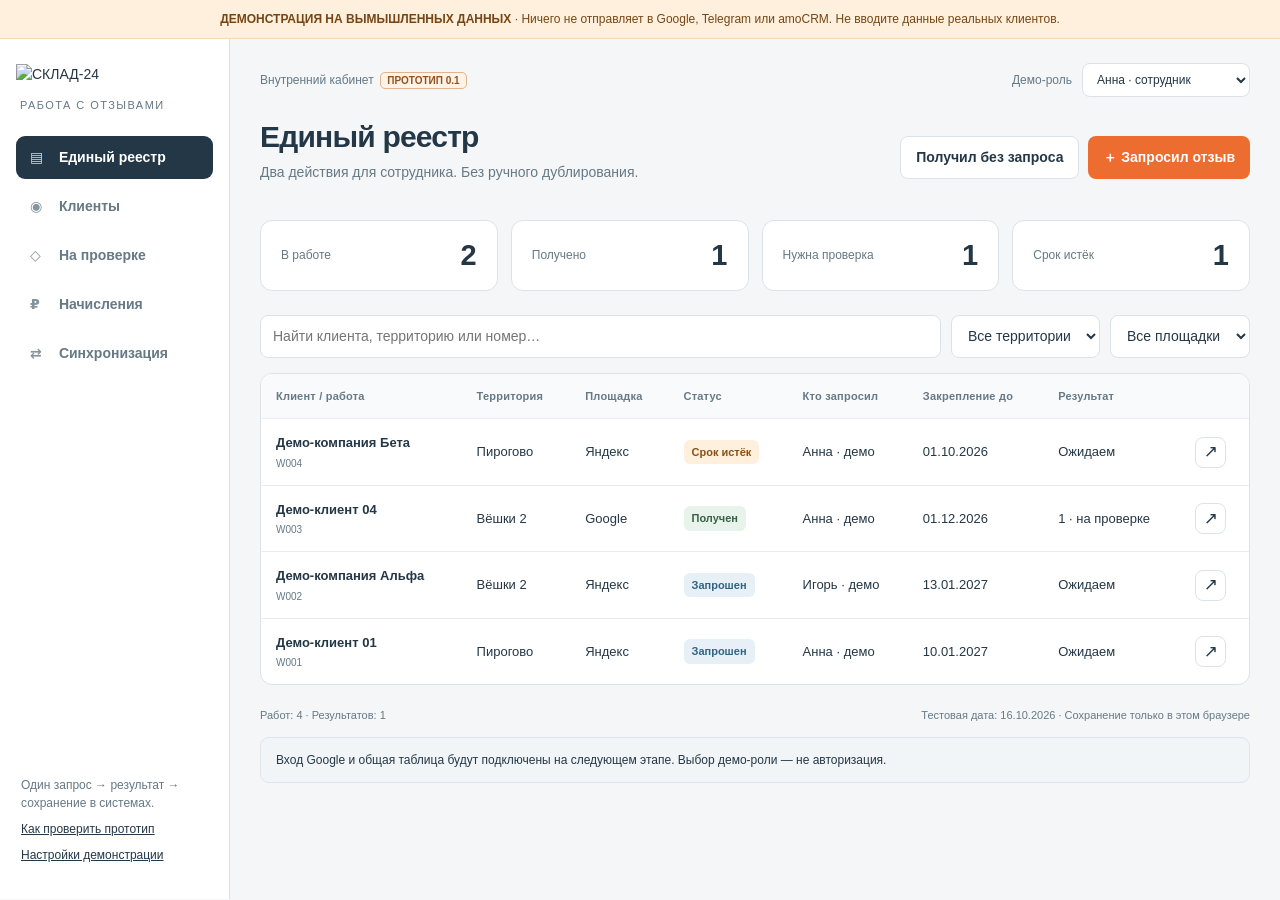
==== cabinet-demo/index.html @ 7e6f184e "Publish isolated review-work cabinet demo beside the unchanged map" ====
<!doctype html><html lang="ru"><head><meta charset="utf-8"><meta name="viewport" content="width=device-width,initial-scale=1"><meta name="robots" content="noindex,nofollow"><meta name="referrer" content="no-referrer"><meta http-equiv="Content-Security-Policy" content="default-src 'none'; script-src 'self'; style-src 'unsafe-inline'; img-src data:; connect-src 'none'; font-src 'none'; form-action 'none'; base-uri 'none'"><title>Работа с отзывами · Склад-24 · Демо</title><style>
:root{--navy:#243746;--ink:#243746;--muted:#667985;--orange:#ed6c30;--bg:#f4f6f8;--line:#dce3e8;--card:#fff}*{box-sizing:border-box}body{margin:0;font:14px/1.5 Arial,system-ui,sans-serif;color:var(--ink);background:var(--bg)}button,input,select{font:inherit}button{cursor:pointer;border:0}button:focus-visible,input:focus-visible,select:focus-visible{outline:3px solid #467d9d;outline-offset:2px}button:disabled{opacity:.5;cursor:not-allowed}.demoBanner{padding:10px 24px;background:#fff0de;color:#754614;text-align:center;font-size:12px;border-bottom:1px solid #f4d9b5}.shell{display:grid;grid-template-columns:230px minmax(0,1fr);min-height:calc(100vh - 40px)}aside.sidebar{background:#fff;border-right:1px solid var(--line);padding:25px 16px;display:flex;flex-direction:column;gap:22px}.logo{width:194px;height:auto;display:block}.sidebar .subbrand{font-size:11px;letter-spacing:.13em;text-transform:uppercase;margin:12px 4px 0;color:var(--muted)}.nav{display:grid;gap:6px}.nav button{background:transparent;color:var(--muted);text-align:left;padding:11px 14px;border-radius:9px;font-weight:600}.nav button:hover{background:#f1f4f6}.nav button.active{background:var(--navy);color:#fff}.nav .icon{display:inline-block;width:25px;opacity:.8}.sidebarBottom{margin-top:auto;font-size:12px;color:var(--muted);padding:10px 5px}.sidebarBottom button{display:block;margin-top:8px;background:none;padding:0;color:var(--ink);text-decoration:underline}main{padding:24px 30px;min-width:0}.topline{display:flex;align-items:center;justify-content:space-between;gap:16px;font-size:12px;color:var(--muted);margin-bottom:22px}.role{display:flex;gap:10px;align-items:center;flex-wrap:wrap}.role select{background:#fff;border:1px solid var(--line);padding:8px 10px;border-radius:8px;color:var(--ink)}h1{font-size:30px;line-height:1.2;letter-spacing:-.8px;margin:0 0 7px}h2{font-size:22px;line-height:1.3;margin:12px 0}h3{font-size:16px;margin:18px 0 10px}p{margin:7px 0 13px}.hero{display:flex;justify-content:space-between;align-items:center;gap:16px}.muted{color:var(--muted)}.actions{display:flex;flex-wrap:wrap;gap:9px;margin:16px 0}.primary,.secondary,.danger,.smallbtn{padding:10px 15px;min-height:40px;border-radius:8px;font-weight:700}.primary{background:var(--orange);color:#fff}.primary:hover{background:#cf5620}.secondary{background:#fff;color:var(--ink);border:1px solid var(--line)}.secondary:hover{background:#eef3f5}.danger{background:#ae3d35;color:#fff}.textbtn{background:transparent;color:#8b481f;padding:8px 0;text-align:left;font-size:12px}.smallbtn{font-size:12px;background:#eef3f5;color:var(--ink);padding:6px 10px;min-height:32px}.stats{display:grid;grid-template-columns:repeat(4,1fr);gap:13px;margin:24px 0}.stat{border:1px solid var(--line);background:#fff;border-radius:12px;display:flex;align-items:center;justify-content:space-between;padding:17px 20px;text-align:left;color:var(--ink)}.stat:hover{border-color:#b4c1ca}.stat span{font-size:12px;color:var(--muted)}.stat strong{font-size:29px;line-height:1.2}.filters{display:flex;flex-wrap:wrap;gap:10px;margin-bottom:15px}.filters input,.filters select{border:1px solid var(--line);background:#fff;color:var(--ink);padding:10px 12px;border-radius:8px;min-height:42px}.filters input{flex:1;min-width:180px}.tableScroll{overflow:auto;border:1px solid var(--line);border-radius:12px;background:#fff}table{border-collapse:collapse;width:100%;font-size:13px}th{color:var(--muted);font-size:11px;letter-spacing:.02em;background:#f8fafb;text-align:left;font-weight:700;white-space:nowrap}td,th{padding:14px 15px;border-bottom:1px solid #e9edf0}td{vertical-align:middle}tbody tr:last-child td{border-bottom:0}tbody tr:hover{background:#fafbfc}td small{display:block;color:var(--muted);font-size:10px;margin-top:3px}.rowlink{background:none;color:var(--ink);padding:0;text-align:left;white-space:nowrap;font-weight:700}.rowlink:hover{text-decoration:underline}.iconbtn{border:1px solid var(--line);border-radius:8px;background:#fff;width:31px;height:31px;font-size:17px;color:var(--ink)}.badge{display:inline-flex;white-space:nowrap;padding:4px 8px;border-radius:6px;font-size:11px;font-weight:700;background:#edf1f4;color:#506471}.badge.requested{background:#e7f0f7;color:#316383}.badge.received,.badge.found{background:#e8f3eb;color:#376146}.badge.expired{background:#fff0dd;color:#885014}.badge.pending{background:#fff1db;color:#895214}.badge.closed{background:#f6e6e6;color:#974942}.empty{padding:70px 20px;background:#fff;border:1px dashed var(--line);border-radius:12px;text-align:center;color:var(--muted)}.empty strong{display:block;font-size:18px;color:var(--ink)}.notice{background:#f1f5f7;border:1px solid #dce6ec;padding:13px 15px;border-radius:9px;font-size:12px;margin:13px 0}.card{padding:18px;border:1px solid var(--line);border-radius:12px;background:#fff}.card>small{display:block;color:var(--muted);font-size:11px}.clientGrid{display:grid;grid-template-columns:repeat(auto-fit,minmax(255px,1fr));gap:14px}.clientHistory{display:grid;gap:7px;margin:15px 0}.historylink{background:#f3f6f8;text-align:left;padding:8px 10px;border-radius:7px;color:var(--ink);font-size:12px}.miniResult{border:1px solid var(--line);border-radius:9px;padding:13px;margin-bottom:10px;font-size:12px}.miniResult p{margin:8px 0}.eyebrow{font-size:10px;letter-spacing:.12em;color:var(--muted);font-weight:700}.timeline{border-left:2px solid var(--line);padding-left:15px;margin-left:3px}.timeline>div{margin:14px 0}.timeline small{font-size:10px;color:var(--muted)}.timeline p{font-size:12px;margin:4px 0}.footer{display:flex;justify-content:space-between;gap:12px;color:var(--muted);font-size:11px;margin-top:22px}dialog{border:0;border-radius:15px;box-shadow:0 20px 100px #152b4a33;color:var(--ink);width:min(630px,94vw);padding:0;max-height:92vh;background:#fff}dialog::backdrop{background:#12283870;backdrop-filter:blur(2px)}.modalHead{padding:20px 24px;border-bottom:1px solid var(--line);display:flex;align-items:center;justify-content:space-between;gap:10px;position:sticky;top:0;background:#fff;z-index:2}.modalHead h2{font-size:18px;margin:0}.modalHead button{background:#f2f5f7;color:var(--ink);width:30px;height:30px;border-radius:7px;font-size:19px}.modalBody{padding:18px 24px 24px}dialog.drawer{margin:0 0 0 auto;height:100dvh;max-height:100dvh;border-radius:16px 0 0 16px;width:min(510px,95vw)}.drawer .modalHead{padding:18px 23px}.drawerContent{padding:22px 25px}.drawerContent dl{display:grid;grid-template-columns:1fr 1.1fr;gap:8px;font-size:12px;margin:20px 0}.drawerContent dt{color:var(--muted)}.drawerContent dd{margin:0}.modalBody label:not(.check):not(.candidate){display:block;font-size:12px;font-weight:700;margin-bottom:13px}.modalBody input:not([type=checkbox]):not([type=radio]),.modalBody select{display:block;width:100%;border:1px solid var(--line);padding:10px 12px;background:#fff;color:var(--ink);border-radius:7px;margin-top:5px;font-weight:400}.two{display:grid;grid-template-columns:1fr 1fr;gap:12px}.check{display:flex;gap:10px;font-size:12px;align-items:flex-start;margin:13px 0;cursor:pointer}.check input{margin-top:4px;accent-color:var(--orange)}.meta{color:var(--muted);font-size:11px;padding:10px 0}.historybox{font-size:12px;margin:12px 0}.historyitem{border:1px solid var(--line);padding:10px;border-radius:7px;margin-bottom:7px}.historyitem small{display:block;margin-top:4px;color:var(--muted)}.candidates{display:grid;gap:10px;margin:12px 0}.candidate{border:1px solid var(--line);border-radius:9px;padding:13px;display:flex;gap:10px;cursor:pointer}.candidate:has(input:checked){border-color:var(--orange);background:#fff7ef}.candidate:has(input:disabled){opacity:.55}.candidate input{accent-color:var(--orange)}.candidate small{display:block;color:var(--muted);font-size:11px}.candidate p{font-size:12px;margin:7px 0 0}.guide{padding-left:20px}.guide li{margin:12px 0;font-size:13px}.errorbox{padding:12px;border:1px solid #eec8c5;background:#fff0ee;color:#9c3c35;border-radius:8px;font-size:12px}.toast{position:fixed;bottom:20px;left:50%;transform:translateX(-50%);z-index:99;background:var(--navy);color:#fff;padding:13px 20px;border-radius:10px;box-shadow:0 4px 25px #0002;max-width:90vw;font-size:13px}.beta{border:1px solid #e2b38f;background:#fff2e6;color:#915122;font-weight:700;border-radius:5px;padding:2px 6px;font-size:10px}.modalBody hr{border:0;border-top:1px solid var(--line);margin:20px 0}[hidden]{display:none!important}@media(max-width:1000px){.shell{grid-template-columns:180px 1fr}.sidebar .logo{width:144px}main{padding:20px}.hero{align-items:flex-start}.hero .actions{margin-top:0}.stat{padding:14px}.stats{gap:8px}}@media(max-width:700px){.shell{display:block}.sidebar{display:none!important}main{padding:16px}.demoBanner{padding:9px 12px;font-size:10px}.topline{align-items:flex-start;gap:9px;margin-bottom:18px}.role{gap:4px}.role select{max-width:177px;font-size:12px}.hero{display:block}.hero h1{font-size:25px}.hero .actions{margin:14px 0}.stats{grid-template-columns:repeat(2,1fr);margin:18px 0}.filters select{flex:1;max-width:50%;font-size:12px}.filters input{flex-basis:100%}.footer{flex-wrap:wrap}.modalBody{padding:16px}.two{gap:8px}.drawerContent{padding:18px}.topline .beta{display:none}.mobileNav{display:flex!important;gap:6px;overflow:auto;margin:8px 0 18px}.mobileNav button{white-space:nowrap;border:1px solid var(--line);padding:7px 10px;border-radius:7px;background:#fff;color:var(--ink);font-size:12px}}.mobileNav{display:none}
</style></head><body><div class="demoBanner"><b>ДЕМОНСТРАЦИЯ НА ВЫМЫШЛЕННЫХ ДАННЫХ</b> · Ничего не отправляет в Google, Telegram или amoCRM. Не вводите данные реальных клиентов.</div><div class="shell"><aside class="sidebar"><div><img class="logo" alt="СКЛАД-24" src="[data-uri]"><div class="subbrand">Работа с отзывами</div></div><nav class="nav" aria-label="Разделы"><button data-view="all"><span class="icon">▤</span> Единый реестр</button><button data-view="clients"><span class="icon">◉</span> Клиенты</button><button data-view="review"><span class="icon">◇</span> На проверке</button><button data-view="bonus"><span class="icon">₽</span> Начисления</button><button data-view="sync"><span class="icon">⇄</span> Синхронизация</button></nav><div class="sidebarBottom">Один запрос → результат → сохранение в системах.<br><button id="guide">Как проверить прототип</button><button id="demoControls">Настройки демонстрации</button></div></aside><main><div class="topline"><span>Внутренний кабинет &nbsp;<span class="beta">ПРОТОТИП 0.1</span></span><div class="role"><label for="actor">Демо-роль</label><select id="actor"><option value="anna">Анна · сотрудник</option><option value="igor">Игорь · сотрудник</option><option value="admin">Администратор · демо</option></select></div></div><nav class="mobileNav" aria-label="Разделы мобильные"><button data-view="all">Реестр</button><button data-view="clients">Клиенты</button><button data-view="bonus">Начисления</button><button data-view="sync">Очередь</button><button data-guide>Как проверить</button><button data-demo-controls>Сброс / время</button></nav><div class="hero"><div><h1 id="pageTitle">Единый реестр</h1><p class="muted">Два действия для сотрудника. Без ручного дублирования.</p></div><div class="actions"><button id="newResult" class="secondary">Получил без запроса</button><button id="newRequest" class="primary">＋ Запросил отзыв</button></div></div><div id="stats" class="stats"></div><div id="filters" class="filters"><input id="search" type="search" placeholder="Найти клиента, территорию или номер…" aria-label="Поиск"><select id="territory" aria-label="Территория"><option value="">Все территории</option><option value="t1">Пирогово</option><option value="t2">Вёшки 2</option><option value="t3">Люберцы</option></select><select id="platform" aria-label="Площадка"><option value="">Все площадки</option><option value="yandex">Яндекс</option><option value="google">Google</option><option value="2gis">2ГИС</option></select></div><section id="content" aria-live="polite"></section><footer class="footer"><span id="total"></span><span>Тестовая дата: <span id="clock"></span> · Сохранение только в этом браузере</span></footer><div class="notice">Вход Google и общая таблица будут подключены на следующем этапе. Выбор демо-роли — не авторизация.</div></main></div><dialog id="drawer" class="drawer" aria-label="Карточка работы"><div class="modalHead"><b>Карточка работы</b><button data-close-drawer aria-label="Закрыть карточку">×</button></div><div id="drawerContent" class="drawerContent"></div></dialog><dialog id="formDialog" aria-labelledby="dialogTitle"><div class="modalHead"><h2 id="dialogTitle"></h2><button data-cancel aria-label="Закрыть форму">×</button></div><div class="modalBody"><div id="formError" class="errorbox" role="alert" hidden></div><div id="formBody"></div></div></dialog><div id="toast" class="toast" role="status" hidden></div><script src="domain.js"></script><script src="app.js"></script></body></html>
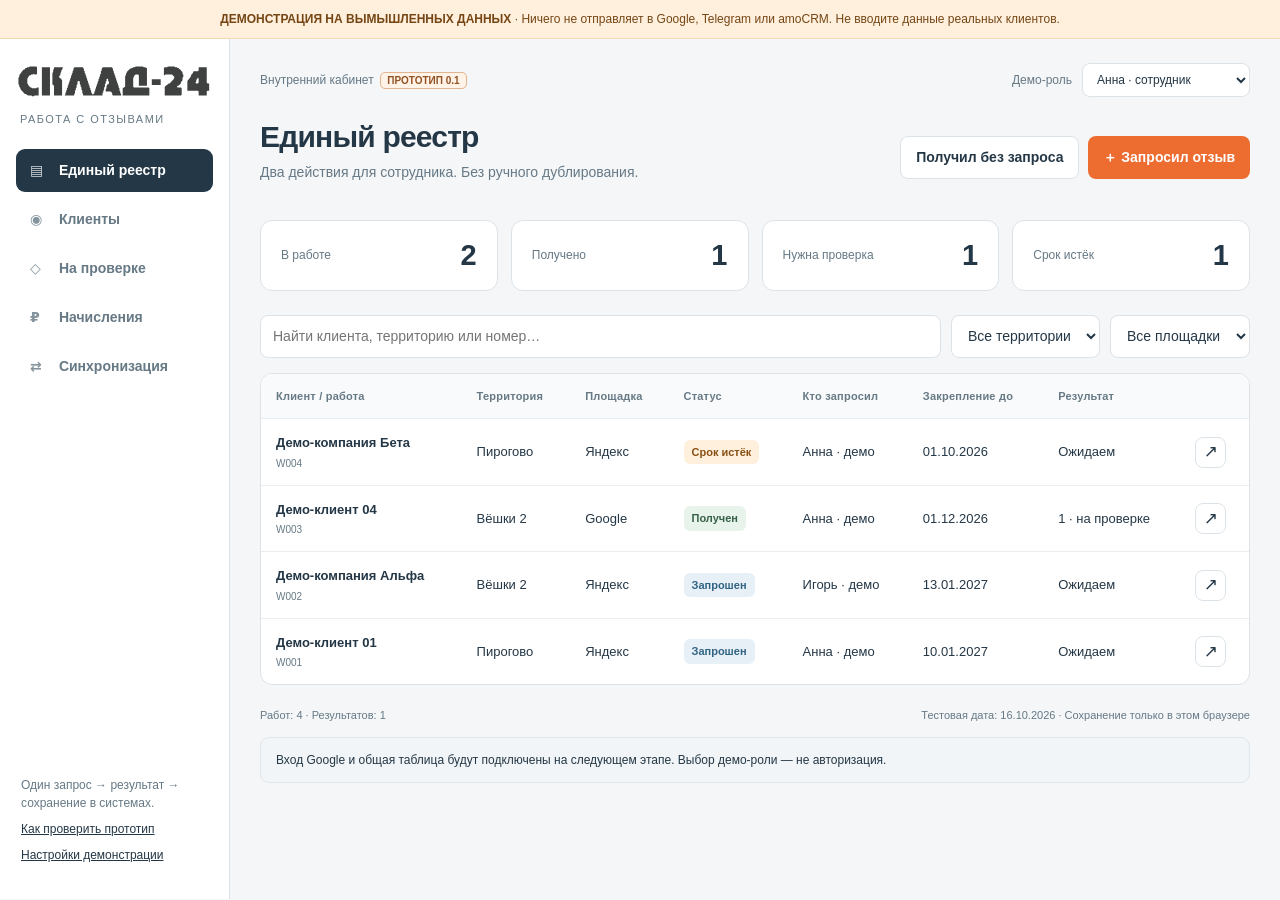
==== commit 09d2f04a: "Finalize compact synthetic cabinet entrypoint and source-logo rendering" ====
--- a/cabinet-demo/index.html
+++ b/cabinet-demo/index.html
@@ -1,3 +1 @@
-<!doctype html><html lang="ru"><head><meta charset="utf-8"><meta name="viewport" content="width=device-width,initial-scale=1"><meta name="robots" content="noindex,nofollow"><meta name="referrer" content="no-referrer"><meta http-equiv="Content-Security-Policy" content="default-src 'none'; script-src 'self'; style-src 'unsafe-inline'; img-src data:; connect-src 'none'; font-src 'none'; form-action 'none'; base-uri 'none'"><title>Работа с отзывами · Склад-24 · Демо</title><style>
-:root{--navy:#243746;--ink:#243746;--muted:#667985;--orange:#ed6c30;--bg:#f4f6f8;--line:#dce3e8;--card:#fff}*{box-sizing:border-box}body{margin:0;font:14px/1.5 Arial,system-ui,sans-serif;color:var(--ink);background:var(--bg)}button,input,select{font:inherit}button{cursor:pointer;border:0}button:focus-visible,input:focus-visible,select:focus-visible{outline:3px solid #467d9d;outline-offset:2px}button:disabled{opacity:.5;cursor:not-allowed}.demoBanner{padding:10px 24px;background:#fff0de;color:#754614;text-align:center;font-size:12px;border-bottom:1px solid #f4d9b5}.shell{display:grid;grid-template-columns:230px minmax(0,1fr);min-height:calc(100vh - 40px)}aside.sidebar{background:#fff;border-right:1px solid var(--line);padding:25px 16px;display:flex;flex-direction:column;gap:22px}.logo{width:194px;height:auto;display:block}.sidebar .subbrand{font-size:11px;letter-spacing:.13em;text-transform:uppercase;margin:12px 4px 0;color:var(--muted)}.nav{display:grid;gap:6px}.nav button{background:transparent;color:var(--muted);text-align:left;padding:11px 14px;border-radius:9px;font-weight:600}.nav button:hover{background:#f1f4f6}.nav button.active{background:var(--navy);color:#fff}.nav .icon{display:inline-block;width:25px;opacity:.8}.sidebarBottom{margin-top:auto;font-size:12px;color:var(--muted);padding:10px 5px}.sidebarBottom button{display:block;margin-top:8px;background:none;padding:0;color:var(--ink);text-decoration:underline}main{padding:24px 30px;min-width:0}.topline{display:flex;align-items:center;justify-content:space-between;gap:16px;font-size:12px;color:var(--muted);margin-bottom:22px}.role{display:flex;gap:10px;align-items:center;flex-wrap:wrap}.role select{background:#fff;border:1px solid var(--line);padding:8px 10px;border-radius:8px;color:var(--ink)}h1{font-size:30px;line-height:1.2;letter-spacing:-.8px;margin:0 0 7px}h2{font-size:22px;line-height:1.3;margin:12px 0}h3{font-size:16px;margin:18px 0 10px}p{margin:7px 0 13px}.hero{display:flex;justify-content:space-between;align-items:center;gap:16px}.muted{color:var(--muted)}.actions{display:flex;flex-wrap:wrap;gap:9px;margin:16px 0}.primary,.secondary,.danger,.smallbtn{padding:10px 15px;min-height:40px;border-radius:8px;font-weight:700}.primary{background:var(--orange);color:#fff}.primary:hover{background:#cf5620}.secondary{background:#fff;color:var(--ink);border:1px solid var(--line)}.secondary:hover{background:#eef3f5}.danger{background:#ae3d35;color:#fff}.textbtn{background:transparent;color:#8b481f;padding:8px 0;text-align:left;font-size:12px}.smallbtn{font-size:12px;background:#eef3f5;color:var(--ink);padding:6px 10px;min-height:32px}.stats{display:grid;grid-template-columns:repeat(4,1fr);gap:13px;margin:24px 0}.stat{border:1px solid var(--line);background:#fff;border-radius:12px;display:flex;align-items:center;justify-content:space-between;padding:17px 20px;text-align:left;color:var(--ink)}.stat:hover{border-color:#b4c1ca}.stat span{font-size:12px;color:var(--muted)}.stat strong{font-size:29px;line-height:1.2}.filters{display:flex;flex-wrap:wrap;gap:10px;margin-bottom:15px}.filters input,.filters select{border:1px solid var(--line);background:#fff;color:var(--ink);padding:10px 12px;border-radius:8px;min-height:42px}.filters input{flex:1;min-width:180px}.tableScroll{overflow:auto;border:1px solid var(--line);border-radius:12px;background:#fff}table{border-collapse:collapse;width:100%;font-size:13px}th{color:var(--muted);font-size:11px;letter-spacing:.02em;background:#f8fafb;text-align:left;font-weight:700;white-space:nowrap}td,th{padding:14px 15px;border-bottom:1px solid #e9edf0}td{vertical-align:middle}tbody tr:last-child td{border-bottom:0}tbody tr:hover{background:#fafbfc}td small{display:block;color:var(--muted);font-size:10px;margin-top:3px}.rowlink{background:none;color:var(--ink);padding:0;text-align:left;white-space:nowrap;font-weight:700}.rowlink:hover{text-decoration:underline}.iconbtn{border:1px solid var(--line);border-radius:8px;background:#fff;width:31px;height:31px;font-size:17px;color:var(--ink)}.badge{display:inline-flex;white-space:nowrap;padding:4px 8px;border-radius:6px;font-size:11px;font-weight:700;background:#edf1f4;color:#506471}.badge.requested{background:#e7f0f7;color:#316383}.badge.received,.badge.found{background:#e8f3eb;color:#376146}.badge.expired{background:#fff0dd;color:#885014}.badge.pending{background:#fff1db;color:#895214}.badge.closed{background:#f6e6e6;color:#974942}.empty{padding:70px 20px;background:#fff;border:1px dashed var(--line);border-radius:12px;text-align:center;color:var(--muted)}.empty strong{display:block;font-size:18px;color:var(--ink)}.notice{background:#f1f5f7;border:1px solid #dce6ec;padding:13px 15px;border-radius:9px;font-size:12px;margin:13px 0}.card{padding:18px;border:1px solid var(--line);border-radius:12px;background:#fff}.card>small{display:block;color:var(--muted);font-size:11px}.clientGrid{display:grid;grid-template-columns:repeat(auto-fit,minmax(255px,1fr));gap:14px}.clientHistory{display:grid;gap:7px;margin:15px 0}.historylink{background:#f3f6f8;text-align:left;padding:8px 10px;border-radius:7px;color:var(--ink);font-size:12px}.miniResult{border:1px solid var(--line);border-radius:9px;padding:13px;margin-bottom:10px;font-size:12px}.miniResult p{margin:8px 0}.eyebrow{font-size:10px;letter-spacing:.12em;color:var(--muted);font-weight:700}.timeline{border-left:2px solid var(--line);padding-left:15px;margin-left:3px}.timeline>div{margin:14px 0}.timeline small{font-size:10px;color:var(--muted)}.timeline p{font-size:12px;margin:4px 0}.footer{display:flex;justify-content:space-between;gap:12px;color:var(--muted);font-size:11px;margin-top:22px}dialog{border:0;border-radius:15px;box-shadow:0 20px 100px #152b4a33;color:var(--ink);width:min(630px,94vw);padding:0;max-height:92vh;background:#fff}dialog::backdrop{background:#12283870;backdrop-filter:blur(2px)}.modalHead{padding:20px 24px;border-bottom:1px solid var(--line);display:flex;align-items:center;justify-content:space-between;gap:10px;position:sticky;top:0;background:#fff;z-index:2}.modalHead h2{font-size:18px;margin:0}.modalHead button{background:#f2f5f7;color:var(--ink);width:30px;height:30px;border-radius:7px;font-size:19px}.modalBody{padding:18px 24px 24px}dialog.drawer{margin:0 0 0 auto;height:100dvh;max-height:100dvh;border-radius:16px 0 0 16px;width:min(510px,95vw)}.drawer .modalHead{padding:18px 23px}.drawerContent{padding:22px 25px}.drawerContent dl{display:grid;grid-template-columns:1fr 1.1fr;gap:8px;font-size:12px;margin:20px 0}.drawerContent dt{color:var(--muted)}.drawerContent dd{margin:0}.modalBody label:not(.check):not(.candidate){display:block;font-size:12px;font-weight:700;margin-bottom:13px}.modalBody input:not([type=checkbox]):not([type=radio]),.modalBody select{display:block;width:100%;border:1px solid var(--line);padding:10px 12px;background:#fff;color:var(--ink);border-radius:7px;margin-top:5px;font-weight:400}.two{display:grid;grid-template-columns:1fr 1fr;gap:12px}.check{display:flex;gap:10px;font-size:12px;align-items:flex-start;margin:13px 0;cursor:pointer}.check input{margin-top:4px;accent-color:var(--orange)}.meta{color:var(--muted);font-size:11px;padding:10px 0}.historybox{font-size:12px;margin:12px 0}.historyitem{border:1px solid var(--line);padding:10px;border-radius:7px;margin-bottom:7px}.historyitem small{display:block;margin-top:4px;color:var(--muted)}.candidates{display:grid;gap:10px;margin:12px 0}.candidate{border:1px solid var(--line);border-radius:9px;padding:13px;display:flex;gap:10px;cursor:pointer}.candidate:has(input:checked){border-color:var(--orange);background:#fff7ef}.candidate:has(input:disabled){opacity:.55}.candidate input{accent-color:var(--orange)}.candidate small{display:block;color:var(--muted);font-size:11px}.candidate p{font-size:12px;margin:7px 0 0}.guide{padding-left:20px}.guide li{margin:12px 0;font-size:13px}.errorbox{padding:12px;border:1px solid #eec8c5;background:#fff0ee;color:#9c3c35;border-radius:8px;font-size:12px}.toast{position:fixed;bottom:20px;left:50%;transform:translateX(-50%);z-index:99;background:var(--navy);color:#fff;padding:13px 20px;border-radius:10px;box-shadow:0 4px 25px #0002;max-width:90vw;font-size:13px}.beta{border:1px solid #e2b38f;background:#fff2e6;color:#915122;font-weight:700;border-radius:5px;padding:2px 6px;font-size:10px}.modalBody hr{border:0;border-top:1px solid var(--line);margin:20px 0}[hidden]{display:none!important}@media(max-width:1000px){.shell{grid-template-columns:180px 1fr}.sidebar .logo{width:144px}main{padding:20px}.hero{align-items:flex-start}.hero .actions{margin-top:0}.stat{padding:14px}.stats{gap:8px}}@media(max-width:700px){.shell{display:block}.sidebar{display:none!important}main{padding:16px}.demoBanner{padding:9px 12px;font-size:10px}.topline{align-items:flex-start;gap:9px;margin-bottom:18px}.role{gap:4px}.role select{max-width:177px;font-size:12px}.hero{display:block}.hero h1{font-size:25px}.hero .actions{margin:14px 0}.stats{grid-template-columns:repeat(2,1fr);margin:18px 0}.filters select{flex:1;max-width:50%;font-size:12px}.filters input{flex-basis:100%}.footer{flex-wrap:wrap}.modalBody{padding:16px}.two{gap:8px}.drawerContent{padding:18px}.topline .beta{display:none}.mobileNav{display:flex!important;gap:6px;overflow:auto;margin:8px 0 18px}.mobileNav button{white-space:nowrap;border:1px solid var(--line);padding:7px 10px;border-radius:7px;background:#fff;color:var(--ink);font-size:12px}}.mobileNav{display:none}
-</style></head><body><div class="demoBanner"><b>ДЕМОНСТРАЦИЯ НА ВЫМЫШЛЕННЫХ ДАННЫХ</b> · Ничего не отправляет в Google, Telegram или amoCRM. Не вводите данные реальных клиентов.</div><div class="shell"><aside class="sidebar"><div><img class="logo" alt="СКЛАД-24" src="[data-uri]"><div class="subbrand">Работа с отзывами</div></div><nav class="nav" aria-label="Разделы"><button data-view="all"><span class="icon">▤</span> Единый реестр</button><button data-view="clients"><span class="icon">◉</span> Клиенты</button><button data-view="review"><span class="icon">◇</span> На проверке</button><button data-view="bonus"><span class="icon">₽</span> Начисления</button><button data-view="sync"><span class="icon">⇄</span> Синхронизация</button></nav><div class="sidebarBottom">Один запрос → результат → сохранение в системах.<br><button id="guide">Как проверить прототип</button><button id="demoControls">Настройки демонстрации</button></div></aside><main><div class="topline"><span>Внутренний кабинет &nbsp;<span class="beta">ПРОТОТИП 0.1</span></span><div class="role"><label for="actor">Демо-роль</label><select id="actor"><option value="anna">Анна · сотрудник</option><option value="igor">Игорь · сотрудник</option><option value="admin">Администратор · демо</option></select></div></div><nav class="mobileNav" aria-label="Разделы мобильные"><button data-view="all">Реестр</button><button data-view="clients">Клиенты</button><button data-view="bonus">Начисления</button><button data-view="sync">Очередь</button><button data-guide>Как проверить</button><button data-demo-controls>Сброс / время</button></nav><div class="hero"><div><h1 id="pageTitle">Единый реестр</h1><p class="muted">Два действия для сотрудника. Без ручного дублирования.</p></div><div class="actions"><button id="newResult" class="secondary">Получил без запроса</button><button id="newRequest" class="primary">＋ Запросил отзыв</button></div></div><div id="stats" class="stats"></div><div id="filters" class="filters"><input id="search" type="search" placeholder="Найти клиента, территорию или номер…" aria-label="Поиск"><select id="territory" aria-label="Территория"><option value="">Все территории</option><option value="t1">Пирогово</option><option value="t2">Вёшки 2</option><option value="t3">Люберцы</option></select><select id="platform" aria-label="Площадка"><option value="">Все площадки</option><option value="yandex">Яндекс</option><option value="google">Google</option><option value="2gis">2ГИС</option></select></div><section id="content" aria-live="polite"></section><footer class="footer"><span id="total"></span><span>Тестовая дата: <span id="clock"></span> · Сохранение только в этом браузере</span></footer><div class="notice">Вход Google и общая таблица будут подключены на следующем этапе. Выбор демо-роли — не авторизация.</div></main></div><dialog id="drawer" class="drawer" aria-label="Карточка работы"><div class="modalHead"><b>Карточка работы</b><button data-close-drawer aria-label="Закрыть карточку">×</button></div><div id="drawerContent" class="drawerContent"></div></dialog><dialog id="formDialog" aria-labelledby="dialogTitle"><div class="modalHead"><h2 id="dialogTitle"></h2><button data-cancel aria-label="Закрыть форму">×</button></div><div class="modalBody"><div id="formError" class="errorbox" role="alert" hidden></div><div id="formBody"></div></div></dialog><div id="toast" class="toast" role="status" hidden></div><script src="domain.js"></script><script src="app.js"></script></body></html>
+<!doctype html><html lang="ru"><head><meta charset="utf-8"><meta name="viewport" content="width=device-width,initial-scale=1"><meta name="robots" content="noindex,nofollow"><meta name="referrer" content="no-referrer"><meta http-equiv="Content-Security-Policy" content="default-src 'none'; script-src 'self'; style-src 'self'; img-src data:; connect-src 'none'; font-src 'none'; form-action 'none'; base-uri 'none'"><title>Работа с отзывами · Склад-24 · Демо</title><link rel="stylesheet" href="style.css"></head><body><div class="demoBanner"><b>ДЕМОНСТРАЦИЯ НА ВЫМЫШЛЕННЫХ ДАННЫХ</b> · Ничего не отправляет в Google, Telegram или amoCRM. Не вводите данные реальных клиентов.</div><div class="shell"><aside class="sidebar"><div><svg class="logo" xmlns="http://www.w3.org/2000/svg" viewBox="0 0 240 43" role="img" aria-label="СКЛАД-24"><path fill="#3f4040" fill-rule="evenodd" d="M168,19 168,26 179,26 179,19Z M225,17 226,18 226,23 225,24 223,24 222,23 223,22 223,20Z M226,4 226,8 225,9 220,9 219,10 219,11 217,13 216,16 212,21 212,33 225,33 226,34 226,39 236,39 236,34 237,33 239,33 239,24 237,24 236,23 236,4Z M60,39 72,39 72,37 73,36 73,33 74,32 74,30 75,29 75,26 76,25 76,22 77,21 78,21 79,22 79,25 80,26 80,28 81,29 81,32 82,33 82,36 83,37 83,39 107,39 107,36 108,35 108,33 109,32 109,29 110,28 110,25 111,24 111,22 112,21 112,19 113,18 114,19 114,21 115,22 115,24 114,25 113,25 113,26 112,27 112,30 111,31 111,34 117,34 119,36 119,38 120,39 130,39 130,37 129,36 129,34 128,33 128,30 127,29 127,27 126,26 126,24 125,23 125,21 124,20 124,18 123,17 123,15 122,14 122,12 121,11 121,9 120,8 120,6 119,5 119,4 107,4 107,5 106,6 106,8 105,9 105,12 104,13 104,15 103,16 103,18 102,19 102,21 101,22 101,24 100,25 100,27 99,28 99,30 98,31 98,33 97,34 97,36 95,38 93,35 93,33 92,32 92,30 91,29 91,27 90,26 90,24 89,23 89,21 88,20 88,18 87,17 87,15 86,14 86,12 85,11 85,9 84,8 84,6 83,5 83,4 72,4 72,5 71,6 71,8 70,9 70,11 69,12 69,14 68,15 68,17 67,18 67,20 66,21 66,23 65,24 65,26 64,27 64,29 63,30 63,32 62,33 62,35 61,36 61,38Z M47,4 47,6 46,7 46,10 45,11 45,25 47,27 47,39 57,39 57,20 56,19 56,18 55,18 53,16 55,13 55,11 56,10 56,8 57,7 58,4Z M32,4 32,39 42,39 42,4Z M184,4 183,5 183,14 184,14 185,13 193,13 196,16 195,19 190,24 189,24 184,28 184,39 204,39 205,38 205,30 204,29 200,29 199,28 200,27 201,27 204,24 204,23 206,20 206,17 207,16 207,13 206,12 206,10 204,8 204,7 203,7 201,5 200,5 199,4 197,4 196,3 188,3 187,4Z M141,6 137,10 137,11 136,12 136,14 135,15 135,28 132,30 132,39 165,39 165,30 164,29 146,29 145,28 145,17 146,16 146,15 148,13 151,13 152,14 152,27 162,27 162,5 161,5 160,4 158,4 157,3 148,3 147,4 145,4 144,5Z M14,4 13,5 12,5 10,7 9,7 4,14 4,16 3,17 3,25 4,26 4,28 5,29 6,32 11,37 12,37 15,39 19,39 20,40 22,40 23,39 28,39 28,29 26,29 25,30 20,30 19,29 18,29 15,26 15,25 14,24 14,18 15,17 15,16 17,14 18,14 19,13 21,13 22,12 23,13 25,13 26,12 26,4 25,3 17,3 16,4Z"/></svg><div class="subbrand">Работа с отзывами</div></div><nav class="nav" aria-label="Разделы"><button data-view="all"><span class="icon">▤</span> Единый реестр</button><button data-view="clients"><span class="icon">◉</span> Клиенты</button><button data-view="review"><span class="icon">◇</span> На проверке</button><button data-view="bonus"><span class="icon">₽</span> Начисления</button><button data-view="sync"><span class="icon">⇄</span> Синхронизация</button></nav><div class="sidebarBottom">Один запрос → результат → сохранение в системах.<br><button id="guide">Как проверить прототип</button><button id="demoControls">Настройки демонстрации</button></div></aside><main><div class="topline"><span>Внутренний кабинет &nbsp;<span class="beta">ПРОТОТИП 0.1</span></span><div class="role"><label for="actor">Демо-роль</label><select id="actor"><option value="anna">Анна · сотрудник</option><option value="igor">Игорь · сотрудник</option><option value="admin">Администратор · демо</option></select></div></div><nav class="mobileNav" aria-label="Разделы мобильные"><button data-view="all">Реестр</button><button data-view="clients">Клиенты</button><button data-view="bonus">Начисления</button><button data-view="sync">Очередь</button><button data-guide>Как проверить</button><button data-demo-controls>Сброс / время</button></nav><div class="hero"><div><h1 id="pageTitle">Единый реестр</h1><p class="muted">Два действия для сотрудника. Без ручного дублирования.</p></div><div class="actions"><button id="newResult" class="secondary">Получил без запроса</button><button id="newRequest" class="primary">＋ Запросил отзыв</button></div></div><div id="stats" class="stats"></div><div id="filters" class="filters"><input id="search" type="search" placeholder="Найти клиента, территорию или номер…" aria-label="Поиск"><select id="territory" aria-label="Территория"><option value="">Все территории</option><option value="t1">Пирогово</option><option value="t2">Вёшки 2</option><option value="t3">Люберцы</option></select><select id="platform" aria-label="Площадка"><option value="">Все площадки</option><option value="yandex">Яндекс</option><option value="google">Google</option><option value="2gis">2ГИС</option></select></div><section id="content" aria-live="polite"></section><footer class="footer"><span id="total"></span><span>Тестовая дата: <span id="clock"></span> · Сохранение только в этом браузере</span></footer><div class="notice">Вход Google и общая таблица будут подключены на следующем этапе. Выбор демо-роли — не авторизация.</div></main></div><dialog id="drawer" class="drawer" aria-label="Карточка работы"><div class="modalHead"><b>Карточка работы</b><button data-close-drawer aria-label="Закрыть карточку">×</button></div><div id="drawerContent" class="drawerContent"></div></dialog><dialog id="formDialog" aria-labelledby="dialogTitle"><div class="modalHead"><h2 id="dialogTitle"></h2><button data-cancel aria-label="Закрыть форму">×</button></div><div class="modalBody"><div id="formError" class="errorbox" role="alert" hidden></div><div id="formBody"></div></div></dialog><div id="toast" class="toast" role="status" hidden></div><script src="domain.js"></script><script src="app.js"></script></body></html>
--- a/cabinet-demo/style.css
+++ b/cabinet-demo/style.css
@@ -0,0 +1 @@
+:root{--navy:#243746;--ink:#243746;--muted:#667985;--orange:#ed6c30;--bg:#f4f6f8;--line:#dce3e8;--card:#fff}*{box-sizing:border-box}body{margin:0;font:14px/1.5 Arial,system-ui,sans-serif;color:var(--ink);background:var(--bg)}button,input,select{font:inherit}button{cursor:pointer;border:0}button:focus-visible,input:focus-visible,select:focus-visible{outline:3px solid #467d9d;outline-offset:2px}button:disabled{opacity:.5;cursor:not-allowed}.demoBanner{padding:10px 24px;background:#fff0de;color:#754614;text-align:center;font-size:12px;border-bottom:1px solid #f4d9b5}.shell{display:grid;grid-template-columns:230px minmax(0,1fr);min-height:calc(100vh - 40px)}aside.sidebar{background:#fff;border-right:1px solid var(--line);padding:25px 16px;display:flex;flex-direction:column;gap:22px}.logo{width:194px;height:auto;display:block}.sidebar .subbrand{font-size:11px;letter-spacing:.13em;text-transform:uppercase;margin:12px 4px 0;color:var(--muted)}.nav{display:grid;gap:6px}.nav button{background:transparent;color:var(--muted);text-align:left;padding:11px 14px;border-radius:9px;font-weight:600}.nav button:hover{background:#f1f4f6}.nav button.active{background:var(--navy);color:#fff}.nav .icon{display:inline-block;width:25px;opacity:.8}.sidebarBottom{margin-top:auto;font-size:12px;color:var(--muted);padding:10px 5px}.sidebarBottom button{display:block;margin-top:8px;background:none;padding:0;color:var(--ink);text-decoration:underline}main{padding:24px 30px;min-width:0}.topline{display:flex;align-items:center;justify-content:space-between;gap:16px;font-size:12px;color:var(--muted);margin-bottom:22px}.role{display:flex;gap:10px;align-items:center;flex-wrap:wrap}.role select{background:#fff;border:1px solid var(--line);padding:8px 10px;border-radius:8px;color:var(--ink)}h1{font-size:30px;line-height:1.2;letter-spacing:-.8px;margin:0 0 7px}h2{font-size:22px;line-height:1.3;margin:12px 0}h3{font-size:16px;margin:18px 0 10px}p{margin:7px 0 13px}.hero{display:flex;justify-content:space-between;align-items:center;gap:16px}.muted{color:var(--muted)}.actions{display:flex;flex-wrap:wrap;gap:9px;margin:16px 0}.primary,.secondary,.danger,.smallbtn{padding:10px 15px;min-height:40px;border-radius:8px;font-weight:700}.primary{background:var(--orange);color:#fff}.primary:hover{background:#cf5620}.secondary{background:#fff;color:var(--ink);border:1px solid var(--line)}.secondary:hover{background:#eef3f5}.danger{background:#ae3d35;color:#fff}.textbtn{background:transparent;color:#8b481f;padding:8px 0;text-align:left;font-size:12px}.smallbtn{font-size:12px;background:#eef3f5;color:var(--ink);padding:6px 10px;min-height:32px}.stats{display:grid;grid-template-columns:repeat(4,1fr);gap:13px;margin:24px 0}.stat{border:1px solid var(--line);background:#fff;border-radius:12px;display:flex;align-items:center;justify-content:space-between;padding:17px 20px;text-align:left;color:var(--ink)}.stat:hover{border-color:#b4c1ca}.stat span{font-size:12px;color:var(--muted)}.stat strong{font-size:29px;line-height:1.2}.filters{display:flex;flex-wrap:wrap;gap:10px;margin-bottom:15px}.filters input,.filters select{border:1px solid var(--line);background:#fff;color:var(--ink);padding:10px 12px;border-radius:8px;min-height:42px}.filters input{flex:1;min-width:180px}.tableScroll{overflow:auto;border:1px solid var(--line);border-radius:12px;background:#fff}table{border-collapse:collapse;width:100%;font-size:13px}th{color:var(--muted);font-size:11px;letter-spacing:.02em;background:#f8fafb;text-align:left;font-weight:700;white-space:nowrap}td,th{padding:14px 15px;border-bottom:1px solid #e9edf0}td{vertical-align:middle}tbody tr:last-child td{border-bottom:0}tbody tr:hover{background:#fafbfc}td small{display:block;color:var(--muted);font-size:10px;margin-top:3px}.rowlink{background:none;color:var(--ink);padding:0;text-align:left;white-space:nowrap;font-weight:700}.rowlink:hover{text-decoration:underline}.iconbtn{border:1px solid var(--line);border-radius:8px;background:#fff;width:31px;height:31px;font-size:17px;color:var(--ink)}.badge{display:inline-flex;white-space:nowrap;padding:4px 8px;border-radius:6px;font-size:11px;font-weight:700;background:#edf1f4;color:#506471}.badge.requested{background:#e7f0f7;color:#316383}.badge.received,.badge.found{background:#e8f3eb;color:#376146}.badge.expired{background:#fff0dd;color:#885014}.badge.pending{background:#fff1db;color:#895214}.badge.closed{background:#f6e6e6;color:#974942}.empty{padding:70px 20px;background:#fff;border:1px dashed var(--line);border-radius:12px;text-align:center;color:var(--muted)}.empty strong{display:block;font-size:18px;color:var(--ink)}.notice{background:#f1f5f7;border:1px solid #dce6ec;padding:13px 15px;border-radius:9px;font-size:12px;margin:13px 0}.card{padding:18px;border:1px solid var(--line);border-radius:12px;background:#fff}.card>small{display:block;color:var(--muted);font-size:11px}.clientGrid{display:grid;grid-template-columns:repeat(auto-fit,minmax(255px,1fr));gap:14px}.clientHistory{display:grid;gap:7px;margin:15px 0}.historylink{background:#f3f6f8;text-align:left;padding:8px 10px;border-radius:7px;color:var(--ink);font-size:12px}.miniResult{border:1px solid var(--line);border-radius:9px;padding:13px;margin-bottom:10px;font-size:12px}.miniResult p{margin:8px 0}.eyebrow{font-size:10px;letter-spacing:.12em;color:var(--muted);font-weight:700}.timeline{border-left:2px solid var(--line);padding-left:15px;margin-left:3px}.timeline>div{margin:14px 0}.timeline small{font-size:10px;color:var(--muted)}.timeline p{font-size:12px;margin:4px 0}.footer{display:flex;justify-content:space-between;gap:12px;color:var(--muted);font-size:11px;margin-top:22px}dialog{border:0;border-radius:15px;box-shadow:0 20px 100px #152b4a33;color:var(--ink);width:min(630px,94vw);padding:0;max-height:92vh;background:#fff}dialog::backdrop{background:#12283870;backdrop-filter:blur(2px)}.modalHead{padding:20px 24px;border-bottom:1px solid var(--line);display:flex;align-items:center;justify-content:space-between;gap:10px;position:sticky;top:0;background:#fff;z-index:2}.modalHead h2{font-size:18px;margin:0}.modalHead button{background:#f2f5f7;color:var(--ink);width:30px;height:30px;border-radius:7px;font-size:19px}.modalBody{padding:18px 24px 24px}dialog.drawer{margin:0 0 0 auto;height:100dvh;max-height:100dvh;border-radius:16px 0 0 16px;width:min(510px,95vw)}.drawer .modalHead{padding:18px 23px}.drawerContent{padding:22px 25px}.drawerContent dl{display:grid;grid-template-columns:1fr 1.1fr;gap:8px;font-size:12px;margin:20px 0}.drawerContent dt{color:var(--muted)}.drawerContent dd{margin:0}.modalBody label:not(.check):not(.candidate){display:block;font-size:12px;font-weight:700;margin-bottom:13px}.modalBody input:not([type=checkbox]):not([type=radio]),.modalBody select{display:block;width:100%;border:1px solid var(--line);padding:10px 12px;background:#fff;color:var(--ink);border-radius:7px;margin-top:5px;font-weight:400}.two{display:grid;grid-template-columns:1fr 1fr;gap:12px}.check{display:flex;gap:10px;font-size:12px;align-items:flex-start;margin:13px 0;cursor:pointer}.check input{margin-top:4px;accent-color:var(--orange)}.meta{color:var(--muted);font-size:11px;padding:10px 0}.historybox{font-size:12px;margin:12px 0}.historyitem{border:1px solid var(--line);padding:10px;border-radius:7px;margin-bottom:7px}.historyitem small{display:block;margin-top:4px;color:var(--muted)}.candidates{display:grid;gap:10px;margin:12px 0}.candidate{border:1px solid var(--line);border-radius:9px;padding:13px;display:flex;gap:10px;cursor:pointer}.candidate:has(input:checked){border-color:var(--orange);background:#fff7ef}.candidate:has(input:disabled){opacity:.55}.candidate input{accent-color:var(--orange)}.candidate small{display:block;color:var(--muted);font-size:11px}.candidate p{font-size:12px;margin:7px 0 0}.guide{padding-left:20px}.guide li{margin:12px 0;font-size:13px}.errorbox{padding:12px;border:1px solid #eec8c5;background:#fff0ee;color:#9c3c35;border-radius:8px;font-size:12px}.toast{position:fixed;bottom:20px;left:50%;transform:translateX(-50%);z-index:99;background:var(--navy);color:#fff;padding:13px 20px;border-radius:10px;box-shadow:0 4px 25px #0002;max-width:90vw;font-size:13px}.beta{border:1px solid #e2b38f;background:#fff2e6;color:#915122;font-weight:700;border-radius:5px;padding:2px 6px;font-size:10px}.modalBody hr{border:0;border-top:1px solid var(--line);margin:20px 0}[hidden]{display:none!important}@media(max-width:1000px){.shell{grid-template-columns:180px 1fr}.sidebar .logo{width:144px}main{padding:20px}.hero{align-items:flex-start}.hero .actions{margin-top:0}.stat{padding:14px}.stats{gap:8px}}@media(max-width:700px){.shell{display:block}.sidebar{display:none!important}main{padding:16px}.demoBanner{padding:9px 12px;font-size:10px}.topline{align-items:flex-start;gap:9px;margin-bottom:18px}.role{gap:4px}.role select{max-width:177px;font-size:12px}.hero{display:block}.hero h1{font-size:25px}.hero .actions{margin:14px 0}.stats{grid-template-columns:repeat(2,1fr);margin:18px 0}.filters select{flex:1;max-width:50%;font-size:12px}.filters input{flex-basis:100%}.footer{flex-wrap:wrap}.modalBody{padding:16px}.two{gap:8px}.drawerContent{padding:18px}.topline .beta{display:none}.mobileNav{display:flex!important;gap:6px;overflow:auto;margin:8px 0 18px}.mobileNav button{white-space:nowrap;border:1px solid var(--line);padding:7px 10px;border-radius:7px;background:#fff;color:var(--ink);font-size:12px}}.mobileNav{display:none}
